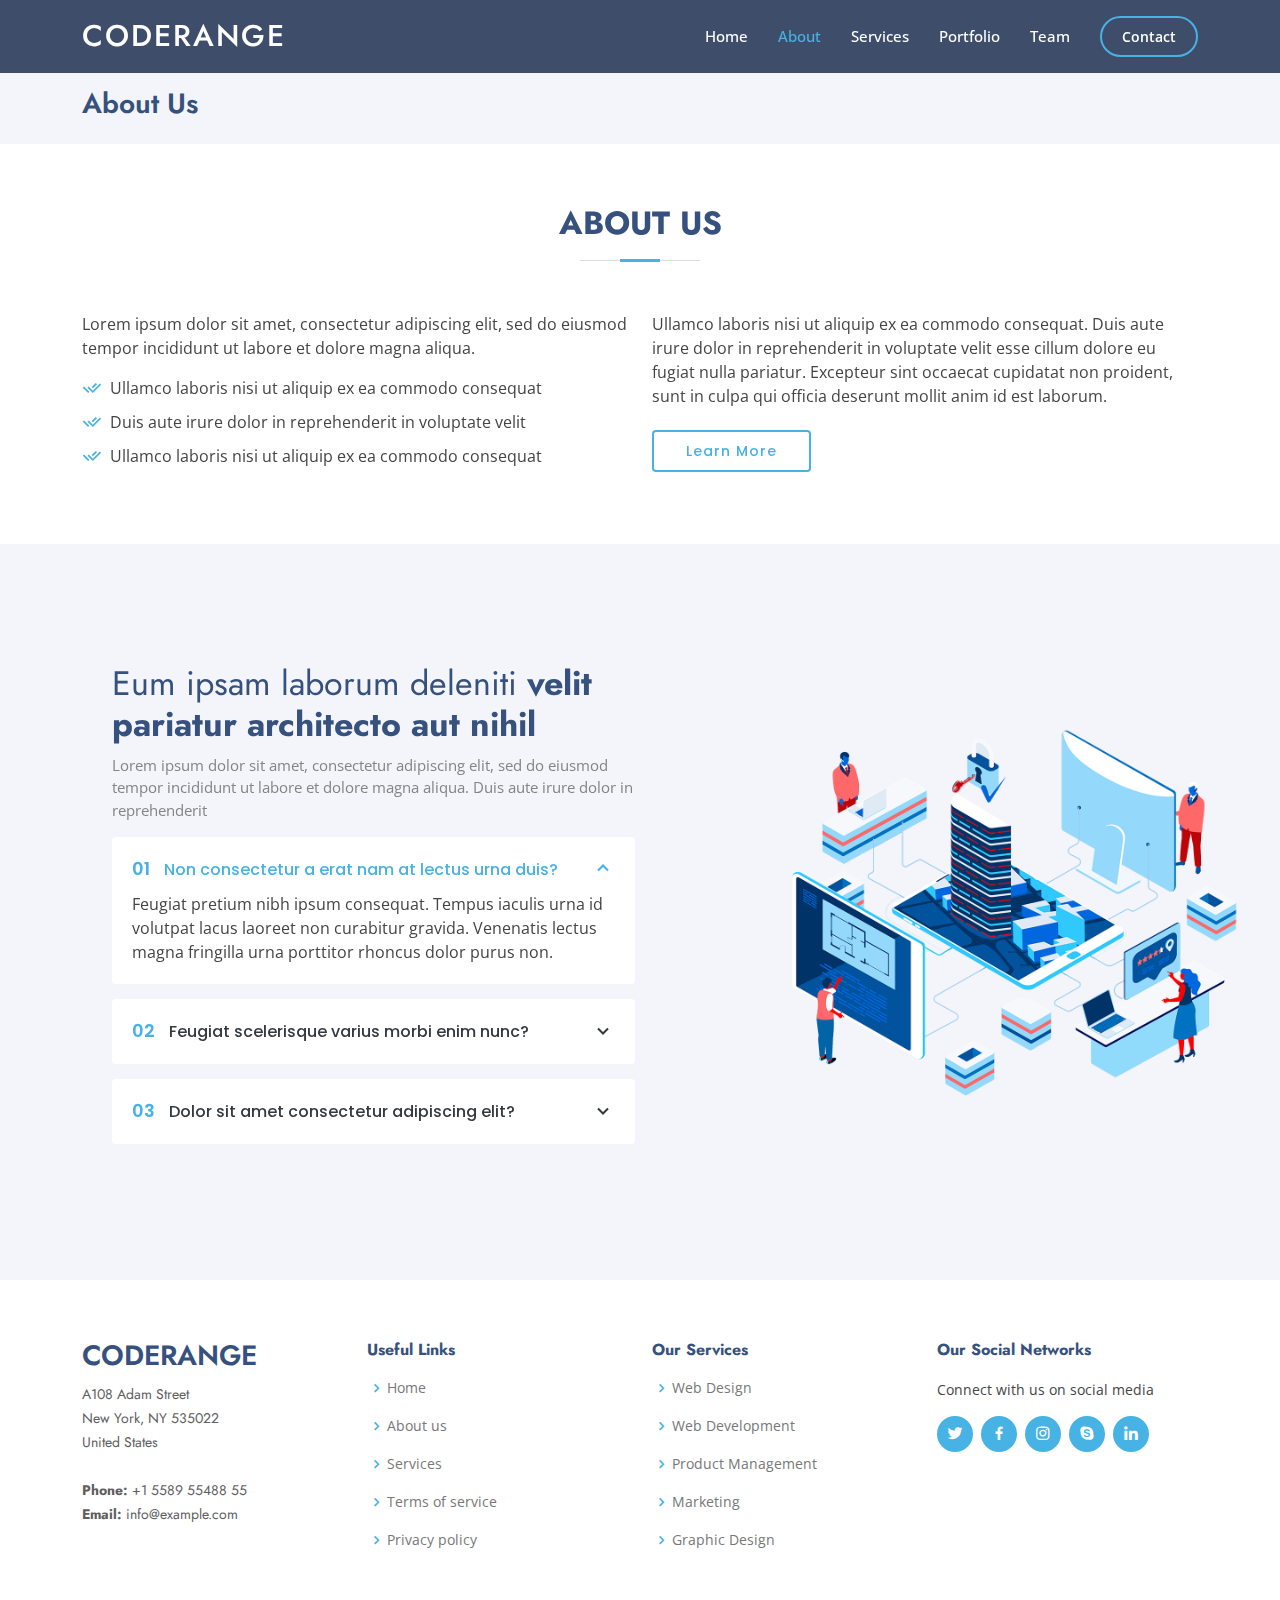
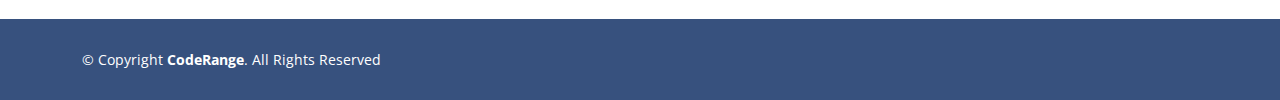
==== about.html @ 818bd520 "Added some changes" ====
<!DOCTYPE html>
<html lang="en">

<head>
  <meta charset="utf-8">
  <meta content="width=device-width, initial-scale=1.0" name="viewport">

  <title>About - CodeRange</title>
  <meta content="" name="description">
  <meta content="" name="keywords">

  <!-- Favicons -->
  <link href="assets/img/favicon.png" rel="icon">
  <link href="assets/img/apple-touch-icon.png" rel="apple-touch-icon">

  <!-- Google Fonts -->
  <link href="https://fonts.googleapis.com/css?family=Open+Sans:300,300i,400,400i,600,600i,700,700i|Jost:300,300i,400,400i,500,500i,600,600i,700,700i|Poppins:300,300i,400,400i,500,500i,600,600i,700,700i" rel="stylesheet">

  <!-- Vendor CSS Files -->
  <link href="assets/vendor/aos/aos.css" rel="stylesheet">
  <link href="assets/vendor/bootstrap/css/bootstrap.min.css" rel="stylesheet">
  <link href="assets/vendor/bootstrap-icons/bootstrap-icons.css" rel="stylesheet">
  <link href="assets/vendor/boxicons/css/boxicons.min.css" rel="stylesheet">
  <link href="assets/vendor/glightbox/css/glightbox.min.css" rel="stylesheet">
  <link href="assets/vendor/remixicon/remixicon.css" rel="stylesheet">
  <link href="assets/vendor/swiper/swiper-bundle.min.css" rel="stylesheet">

  <!-- Template Main CSS File -->
  <link href="assets/css/style.css" rel="stylesheet">
</head>

<body>

  <!-- ======= Header ======= -->
  <header id="header" class="fixed-top header-inner-pages">
    <div class="container d-flex align-items-center">

      <h1 class="logo me-auto"><a href="index.html">CodeRange</a></h1>

      <nav id="navbar" class="navbar">
        <ul>
          <li><a class="nav-link" href="index.html">Home</a></li>
          <li><a class="nav-link active" href="about.html">About</a></li>
          <li><a class="nav-link" href="services.html">Services</a></li>
          <li><a class="nav-link" href="portfolio.html">Portfolio</a></li>
          <li><a class="nav-link" href="team.html">Team</a></li>
          <li><a class="getstarted" href="contact.html">Contact</a></li>
        </ul>
        <i class="bi bi-list mobile-nav-toggle"></i>
      </nav><!-- .navbar -->

    </div>
  </header><!-- End Header -->

  <main id="main">
    <!-- ======= Breadcrumbs ======= -->
    <section id="breadcrumbs" class="breadcrumbs">
      <div class="container">
        <h2>About Us</h2>
      </div>
    </section><!-- End Breadcrumbs -->

    <!-- ======= About Us Section ======= -->
    <section id="about" class="about">
      <div class="container" data-aos="fade-up">

        <div class="section-title">
          <h2>About Us</h2>
        </div>

        <div class="row content">
          <div class="col-lg-6">
            <p>
              Lorem ipsum dolor sit amet, consectetur adipiscing elit, sed do eiusmod tempor incididunt ut labore et dolore
              magna aliqua.
            </p>
            <ul>
              <li><i class="ri-check-double-line"></i> Ullamco laboris nisi ut aliquip ex ea commodo consequat</li>
              <li><i class="ri-check-double-line"></i> Duis aute irure dolor in reprehenderit in voluptate velit</li>
              <li><i class="ri-check-double-line"></i> Ullamco laboris nisi ut aliquip ex ea commodo consequat</li>
            </ul>
          </div>
          <div class="col-lg-6 pt-4 pt-lg-0">
            <p>
              Ullamco laboris nisi ut aliquip ex ea commodo consequat. Duis aute irure dolor in reprehenderit in voluptate
              velit esse cillum dolore eu fugiat nulla pariatur. Excepteur sint occaecat cupidatat non proident, sunt in
              culpa qui officia deserunt mollit anim id est laborum.
            </p>
            <a href="#" class="btn-learn-more">Learn More</a>
          </div>
        </div>

      </div>
    </section><!-- End About Us Section -->

    <!-- ======= Why Us Section ======= -->
    <section id="why-us" class="why-us section-bg">
      <div class="container-fluid" data-aos="fade-up">
        <div class="row">
          <div class="col-lg-7 d-flex flex-column justify-content-center align-items-stretch order-2 order-lg-1">
            <div class="content">
              <h3>Eum ipsam laborum deleniti <strong>velit pariatur architecto aut nihil</strong></h3>
              <p>
                Lorem ipsum dolor sit amet, consectetur adipiscing elit, sed do eiusmod tempor incididunt ut labore et dolore magna aliqua. Duis aute irure dolor in reprehenderit
              </p>
            </div>
            <div class="accordion-list">
              <ul>
                <li>
                  <a data-bs-toggle="collapse" class="collapse" data-bs-target="#accordion-list-1"><span>01</span> Non consectetur a erat nam at lectus urna duis? <i class="bx bx-chevron-down icon-show"></i><i class="bx bx-chevron-up icon-close"></i></a>
                  <div id="accordion-list-1" class="collapse show" data-bs-parent=".accordion-list">
                    <p>
                      Feugiat pretium nibh ipsum consequat. Tempus iaculis urna id volutpat lacus laoreet non curabitur gravida. Venenatis lectus magna fringilla urna porttitor rhoncus dolor purus non.
                    </p>
                  </div>
                </li>
                <li>
                  <a data-bs-toggle="collapse" data-bs-target="#accordion-list-2" class="collapsed"><span>02</span> Feugiat scelerisque varius morbi enim nunc? <i class="bx bx-chevron-down icon-show"></i><i class="bx bx-chevron-up icon-close"></i></a>
                  <div id="accordion-list-2" class="collapse" data-bs-parent=".accordion-list">
                    <p>
                      Dolor sit amet consectetur adipiscing elit pellentesque habitant morbi. Id interdum velit laoreet id donec ultrices. Fringilla phasellus faucibus scelerisque eleifend donec pretium. Est pellentesque elit ullamcorper dignissim. Mauris ultrices eros in cursus turpis massa tincidunt dui.
                    </p>
                  </div>
                </li>
                <li>
                  <a data-bs-toggle="collapse" data-bs-target="#accordion-list-3" class="collapsed"><span>03</span> Dolor sit amet consectetur adipiscing elit? <i class="bx bx-chevron-down icon-show"></i><i class="bx bx-chevron-up icon-close"></i></a>
                  <div id="accordion-list-3" class="collapse" data-bs-parent=".accordion-list">
                    <p>
                      Eleifend mi in nulla posuere sollicitudin aliquam ultrices sagittis orci. Faucibus pulvinar elementum integer enim. Sem nulla pharetra diam sit amet nisl suscipit. Rutrum tellus pellentesque eu tincidunt. Lectus urna duis convallis convallis tellus. Urna molestie at elementum eu facilisis sed odio morbi quis
                    </p>
                  </div>
                </li>
              </ul>
            </div>
          </div>
          <div class="col-lg-5 align-items-stretch order-1 order-lg-2 img" style='background-image: url("assets/img/why-us.png");' data-aos="zoom-in" data-aos-delay="150">&nbsp;</div>
        </div>
      </div>
    </section><!-- End Why Us Section -->
  </main>

  <!-- ======= Footer ======= -->
  <footer id="footer">
    <div class="footer-top">
      <div class="container">
        <div class="row">

          <div class="col-lg-3 col-md-6 footer-contact">
            <h3>CodeRange</h3>
            <p>
              A108 Adam Street <br>
              New York, NY 535022<br>
              United States <br><br>
              <strong>Phone:</strong> +1 5589 55488 55<br>
              <strong>Email:</strong> info@example.com<br>
            </p>
          </div>

          <div class="col-lg-3 col-md-6 footer-links">
            <h4>Useful Links</h4>
            <ul>
              <li><i class="bx bx-chevron-right"></i> <a href="index.html">Home</a></li>
              <li><i class="bx bx-chevron-right"></i> <a href="about.html">About us</a></li>
              <li><i class="bx bx-chevron-right"></i> <a href="services.html">Services</a></li>
              <li><i class="bx bx-chevron-right"></i> <a href="#">Terms of service</a></li>
              <li><i class="bx bx-chevron-right"></i> <a href="#">Privacy policy</a></li>
            </ul>
          </div>

          <div class="col-lg-3 col-md-6 footer-links">
            <h4>Our Services</h4>
            <ul>
              <li><i class="bx bx-chevron-right"></i> <a href="#">Web Design</a></li>
              <li><i class="bx bx-chevron-right"></i> <a href="#">Web Development</a></li>
              <li><i class="bx bx-chevron-right"></i> <a href="#">Product Management</a></li>
              <li><i class="bx bx-chevron-right"></i> <a href="#">Marketing</a></li>
              <li><i class="bx bx-chevron-right"></i> <a href="#">Graphic Design</a></li>
            </ul>
          </div>

          <div class="col-lg-3 col-md-6 footer-links">
            <h4>Our Social Networks</h4>
            <p>Connect with us on social media</p>
            <div class="social-links mt-3">
              <a href="#" class="twitter"><i class="bx bxl-twitter"></i></a>
              <a href="#" class="facebook"><i class="bx bxl-facebook"></i></a>
              <a href="#" class="instagram"><i class="bx bxl-instagram"></i></a>
              <a href="#" class="google-plus"><i class="bx bxl-skype"></i></a>
              <a href="#" class="linkedin"><i class="bx bxl-linkedin"></i></a>
            </div>
          </div>

        </div>
      </div>
    </div>

    <div class="container footer-bottom clearfix">
      <div class="copyright">
        &copy; Copyright <strong><span>CodeRange</span></strong>. All Rights Reserved
      </div>
    </div>
  </footer><!-- End Footer -->

  <div id="preloader"></div>
  <a href="#" class="back-to-top d-flex align-items-center justify-content-center"><i class="bi bi-arrow-up-short"></i></a>

  <!-- Vendor JS Files -->
  <script src="assets/vendor/aos/aos.js"></script>
  <script src="assets/vendor/bootstrap/js/bootstrap.bundle.min.js"></script>
  <script src="assets/vendor/glightbox/js/glightbox.min.js"></script>
  <script src="assets/vendor/isotope-layout/isotope.pkgd.min.js"></script>
  <script src="assets/vendor/swiper/swiper-bundle.min.js"></script>
  <script src="assets/vendor/waypoints/noframework.waypoints.js"></script>
  <script src="assets/vendor/php-email-form/validate.js"></script>

  <!-- Template Main JS File -->
  <script src="assets/js/main.js"></script>

</body>

</html>
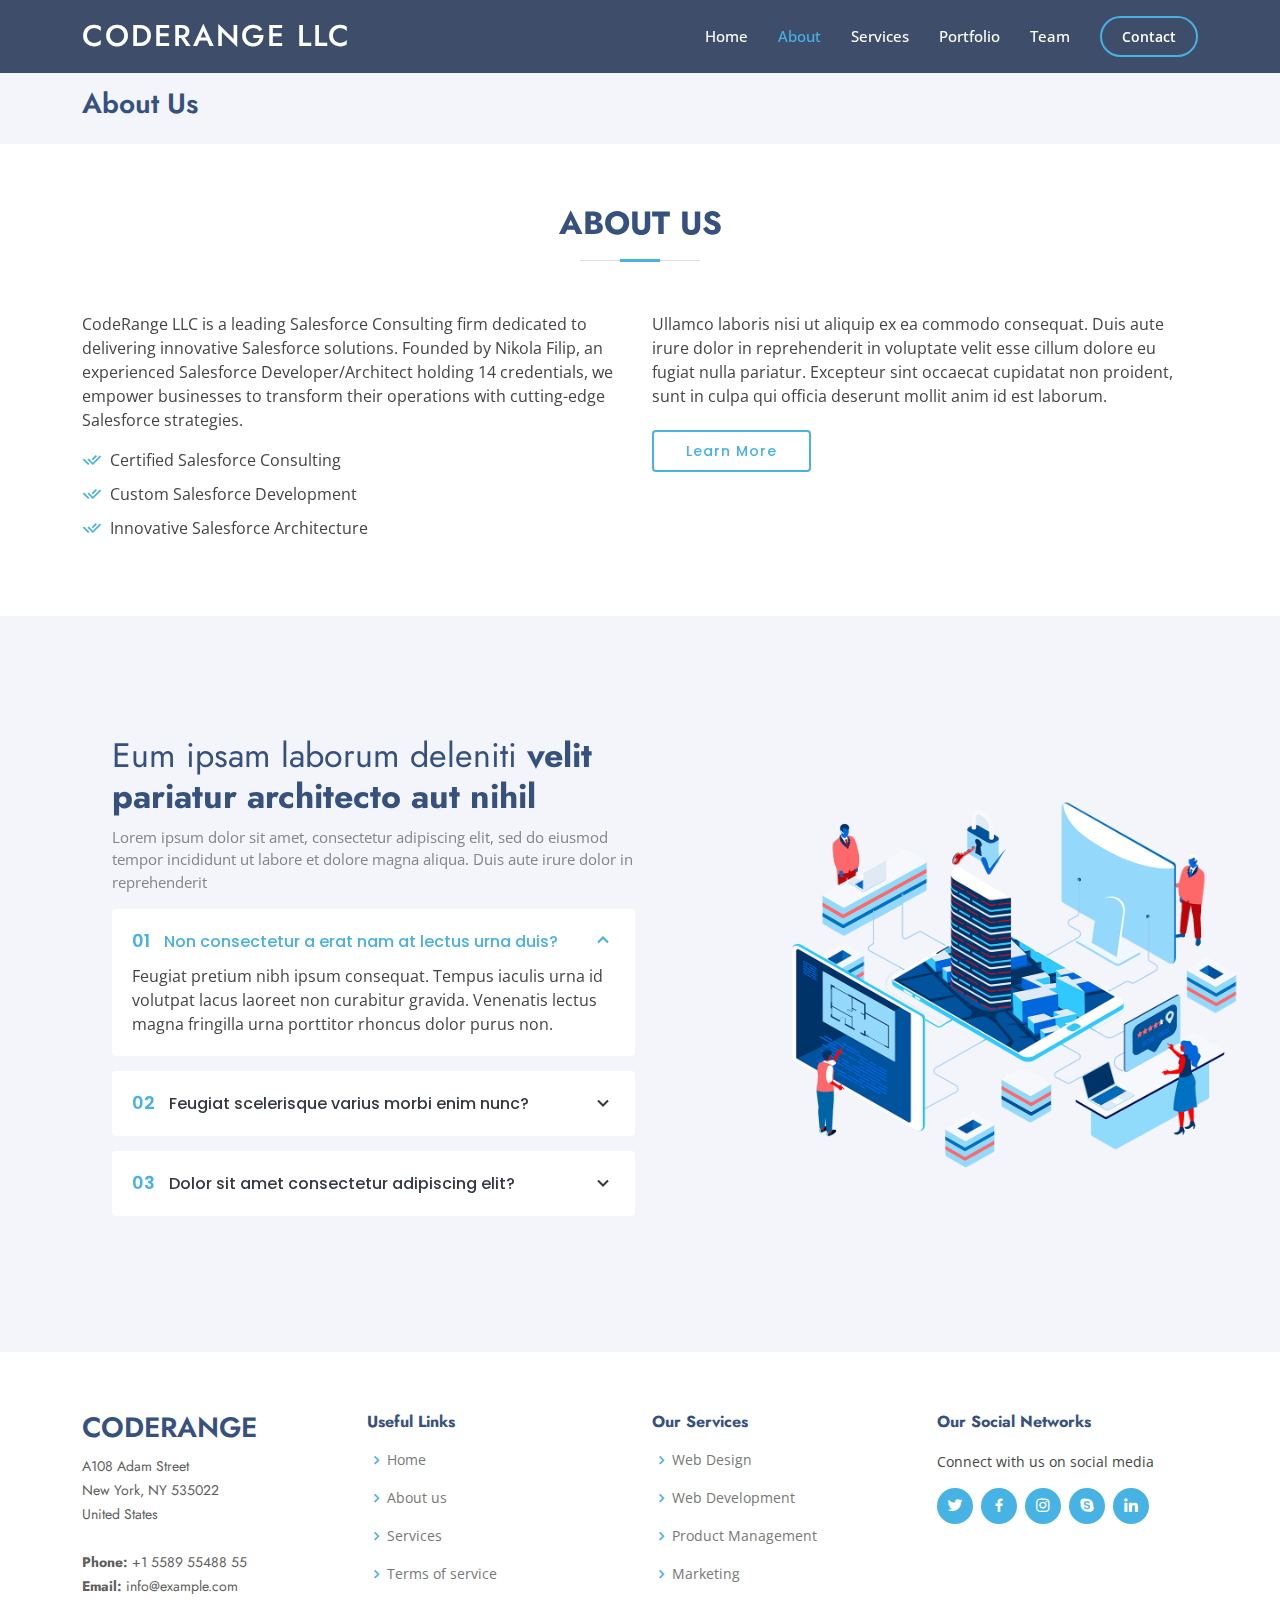
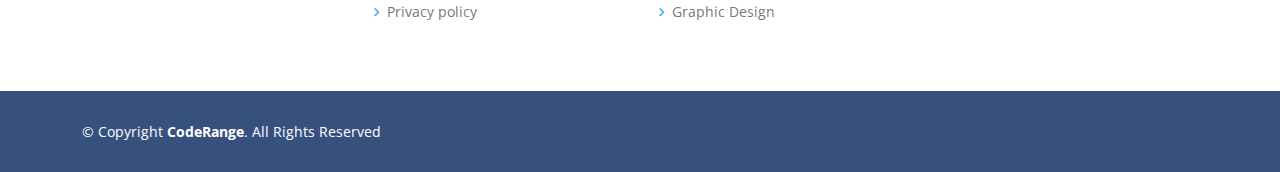
==== commit a26b3e42: "Some redesigns" ====
--- a/about.html
+++ b/about.html
@@ -5,7 +5,7 @@
   <meta charset="utf-8">
   <meta content="width=device-width, initial-scale=1.0" name="viewport">
 
-  <title>About - CodeRange</title>
+  <title>About - CodeRange LLC</title>
   <meta content="" name="description">
   <meta content="" name="keywords">
 
@@ -35,7 +35,7 @@
   <header id="header" class="fixed-top header-inner-pages">
     <div class="container d-flex align-items-center">
 
-      <h1 class="logo me-auto"><a href="index.html">CodeRange</a></h1>
+      <h1 class="logo me-auto"><a href="index.html">CodeRange LLC</a></h1>
 
       <nav id="navbar" class="navbar">
         <ul>
@@ -71,13 +71,12 @@
         <div class="row content">
           <div class="col-lg-6">
             <p>
-              Lorem ipsum dolor sit amet, consectetur adipiscing elit, sed do eiusmod tempor incididunt ut labore et dolore
-              magna aliqua.
+              CodeRange LLC is a leading Salesforce Consulting firm dedicated to delivering innovative Salesforce solutions. Founded by Nikola Filip, an experienced Salesforce Developer/Architect holding 14 credentials, we empower businesses to transform their operations with cutting-edge Salesforce strategies.
             </p>
             <ul>
-              <li><i class="ri-check-double-line"></i> Ullamco laboris nisi ut aliquip ex ea commodo consequat</li>
-              <li><i class="ri-check-double-line"></i> Duis aute irure dolor in reprehenderit in voluptate velit</li>
-              <li><i class="ri-check-double-line"></i> Ullamco laboris nisi ut aliquip ex ea commodo consequat</li>
+              <li><i class="ri-check-double-line"></i> Certified Salesforce Consulting</li>
+              <li><i class="ri-check-double-line"></i> Custom Salesforce Development</li>
+              <li><i class="ri-check-double-line"></i> Innovative Salesforce Architecture</li>
             </ul>
           </div>
           <div class="col-lg-6 pt-4 pt-lg-0">
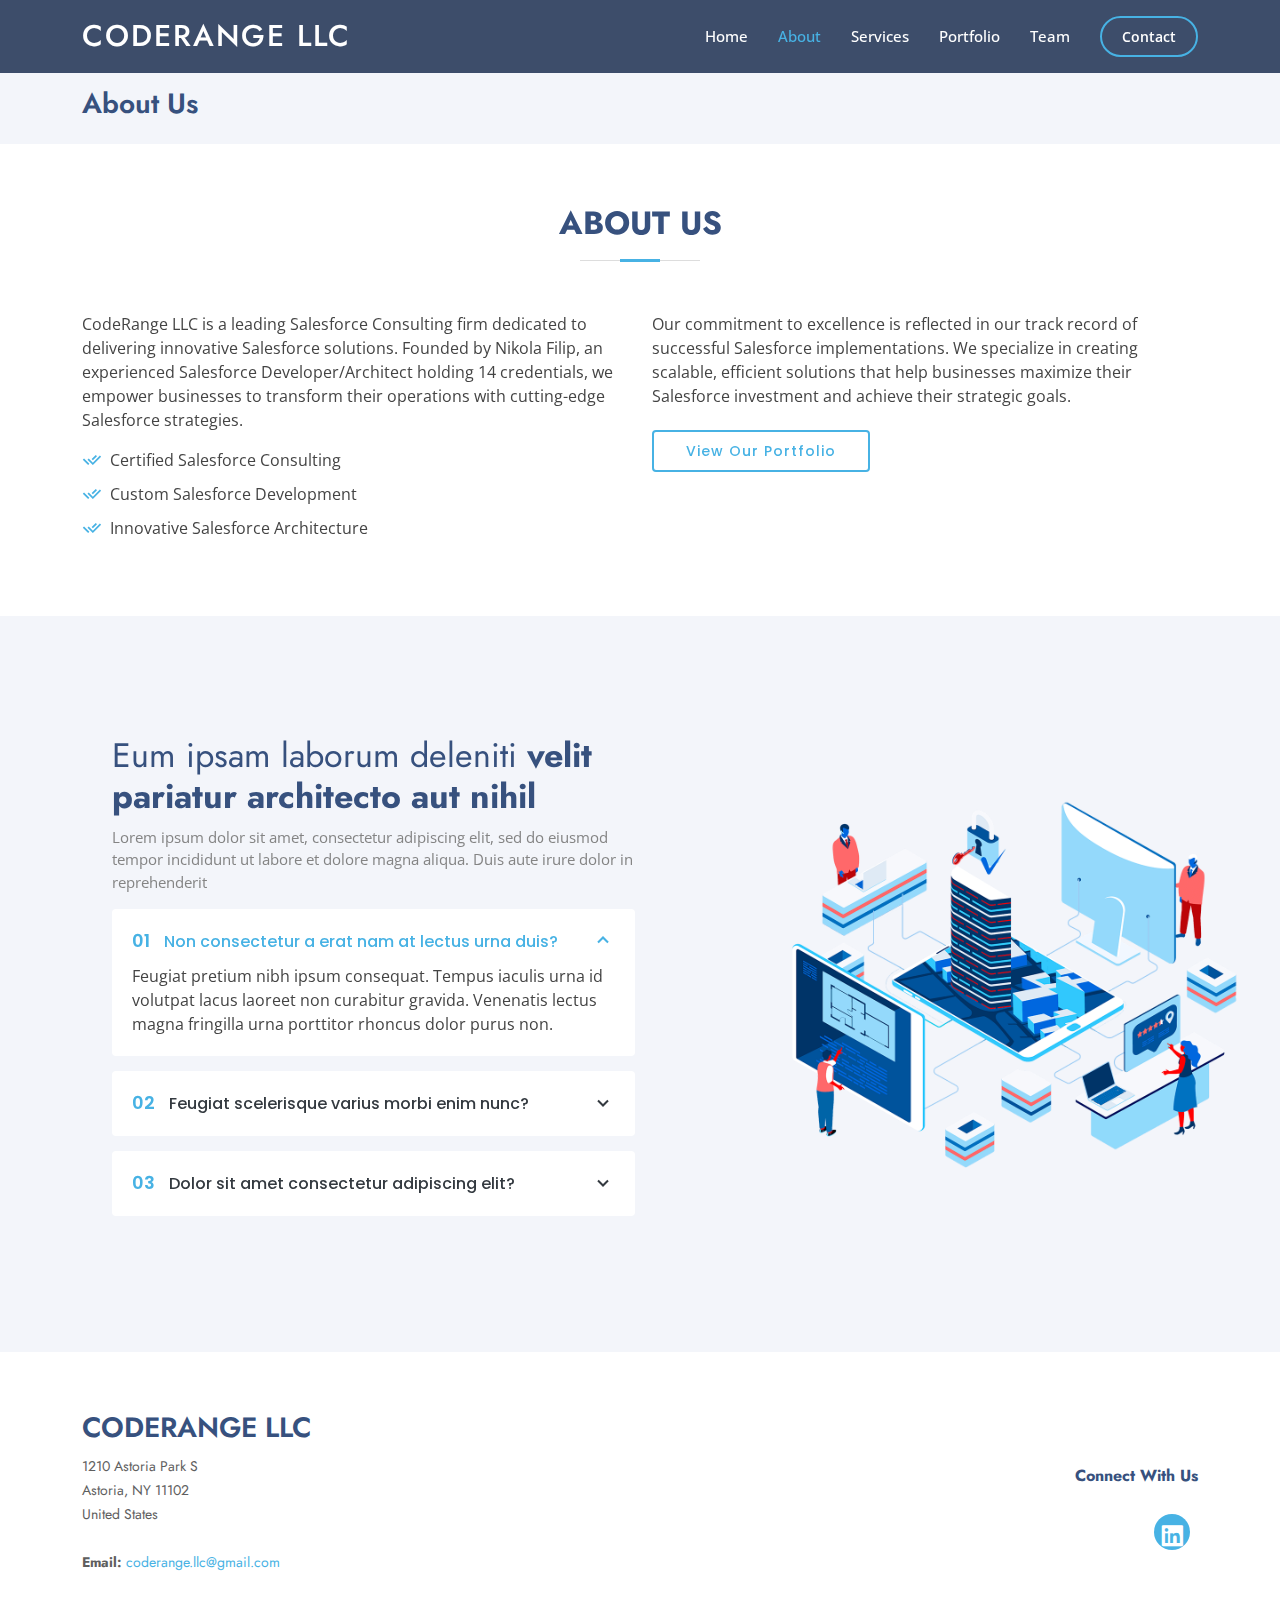
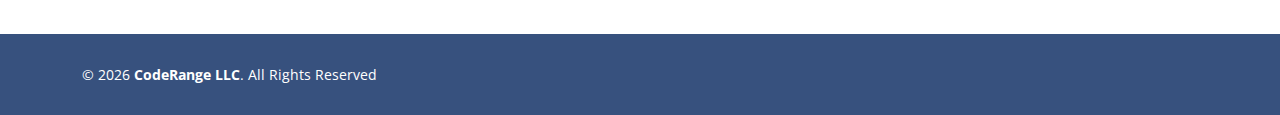
==== commit 58bfb5a3: "Additional changes" ====
--- a/about.html
+++ b/about.html
@@ -81,11 +81,9 @@
           </div>
           <div class="col-lg-6 pt-4 pt-lg-0">
             <p>
-              Ullamco laboris nisi ut aliquip ex ea commodo consequat. Duis aute irure dolor in reprehenderit in voluptate
-              velit esse cillum dolore eu fugiat nulla pariatur. Excepteur sint occaecat cupidatat non proident, sunt in
-              culpa qui officia deserunt mollit anim id est laborum.
+              Our commitment to excellence is reflected in our track record of successful Salesforce implementations. We specialize in creating scalable, efficient solutions that help businesses maximize their Salesforce investment and achieve their strategic goals.
             </p>
-            <a href="#" class="btn-learn-more">Learn More</a>
+            <a href="portfolio.html" class="btn-learn-more">View Our Portfolio</a>
           </div>
         </div>
 
@@ -142,60 +140,33 @@
   <footer id="footer">
     <div class="footer-top">
       <div class="container">
-        <div class="row">
-
-          <div class="col-lg-3 col-md-6 footer-contact">
-            <h3>CodeRange</h3>
-            <p>
-              A108 Adam Street <br>
-              New York, NY 535022<br>
-              United States <br><br>
-              <strong>Phone:</strong> +1 5589 55488 55<br>
-              <strong>Email:</strong> info@example.com<br>
+        <div class="row justify-content-between align-items-center">
+          <div class="col-lg-6 footer-contact">
+            <h3>CodeRange LLC</h3>
+            <p class="mb-4">
+              1210 Astoria Park S <br>
+              Astoria, NY 11102<br>
+              United States
+            </p>
+            <p class="mb-0">
+              <strong>Email:</strong> 
+              <a href="mailto:coderange.llc@gmail.com" class="text-decoration-none">coderange.llc@gmail.com</a>
             </p>
           </div>
 
-          <div class="col-lg-3 col-md-6 footer-links">
-            <h4>Useful Links</h4>
-            <ul>
-              <li><i class="bx bx-chevron-right"></i> <a href="index.html">Home</a></li>
-              <li><i class="bx bx-chevron-right"></i> <a href="about.html">About us</a></li>
-              <li><i class="bx bx-chevron-right"></i> <a href="services.html">Services</a></li>
-              <li><i class="bx bx-chevron-right"></i> <a href="#">Terms of service</a></li>
-              <li><i class="bx bx-chevron-right"></i> <a href="#">Privacy policy</a></li>
-            </ul>
-          </div>
-
-          <div class="col-lg-3 col-md-6 footer-links">
-            <h4>Our Services</h4>
-            <ul>
-              <li><i class="bx bx-chevron-right"></i> <a href="#">Web Design</a></li>
-              <li><i class="bx bx-chevron-right"></i> <a href="#">Web Development</a></li>
-              <li><i class="bx bx-chevron-right"></i> <a href="#">Product Management</a></li>
-              <li><i class="bx bx-chevron-right"></i> <a href="#">Marketing</a></li>
-              <li><i class="bx bx-chevron-right"></i> <a href="#">Graphic Design</a></li>
-            </ul>
-          </div>
-
-          <div class="col-lg-3 col-md-6 footer-links">
-            <h4>Our Social Networks</h4>
-            <p>Connect with us on social media</p>
-            <div class="social-links mt-3">
-              <a href="#" class="twitter"><i class="bx bxl-twitter"></i></a>
-              <a href="#" class="facebook"><i class="bx bxl-facebook"></i></a>
-              <a href="#" class="instagram"><i class="bx bxl-instagram"></i></a>
-              <a href="#" class="google-plus"><i class="bx bxl-skype"></i></a>
-              <a href="#" class="linkedin"><i class="bx bxl-linkedin"></i></a>
+          <div class="col-lg-4 text-lg-end footer-social">
+            <h4 class="mb-3">Connect With Us</h4>
+            <div class="social-links d-flex justify-content-lg-end">
+              <a href="#" class="linkedin me-2"><i class="bx bxl-linkedin-square fs-3"></i></a>
             </div>
           </div>
-
         </div>
       </div>
     </div>
 
     <div class="container footer-bottom clearfix">
-      <div class="copyright">
-        &copy; Copyright <strong><span>CodeRange</span></strong>. All Rights Reserved
+      <div class="copyright text-center">
+        &copy; <script>document.write(new Date().getFullYear())</script> <strong><span>CodeRange LLC</span></strong>. All Rights Reserved
       </div>
     </div>
   </footer><!-- End Footer -->
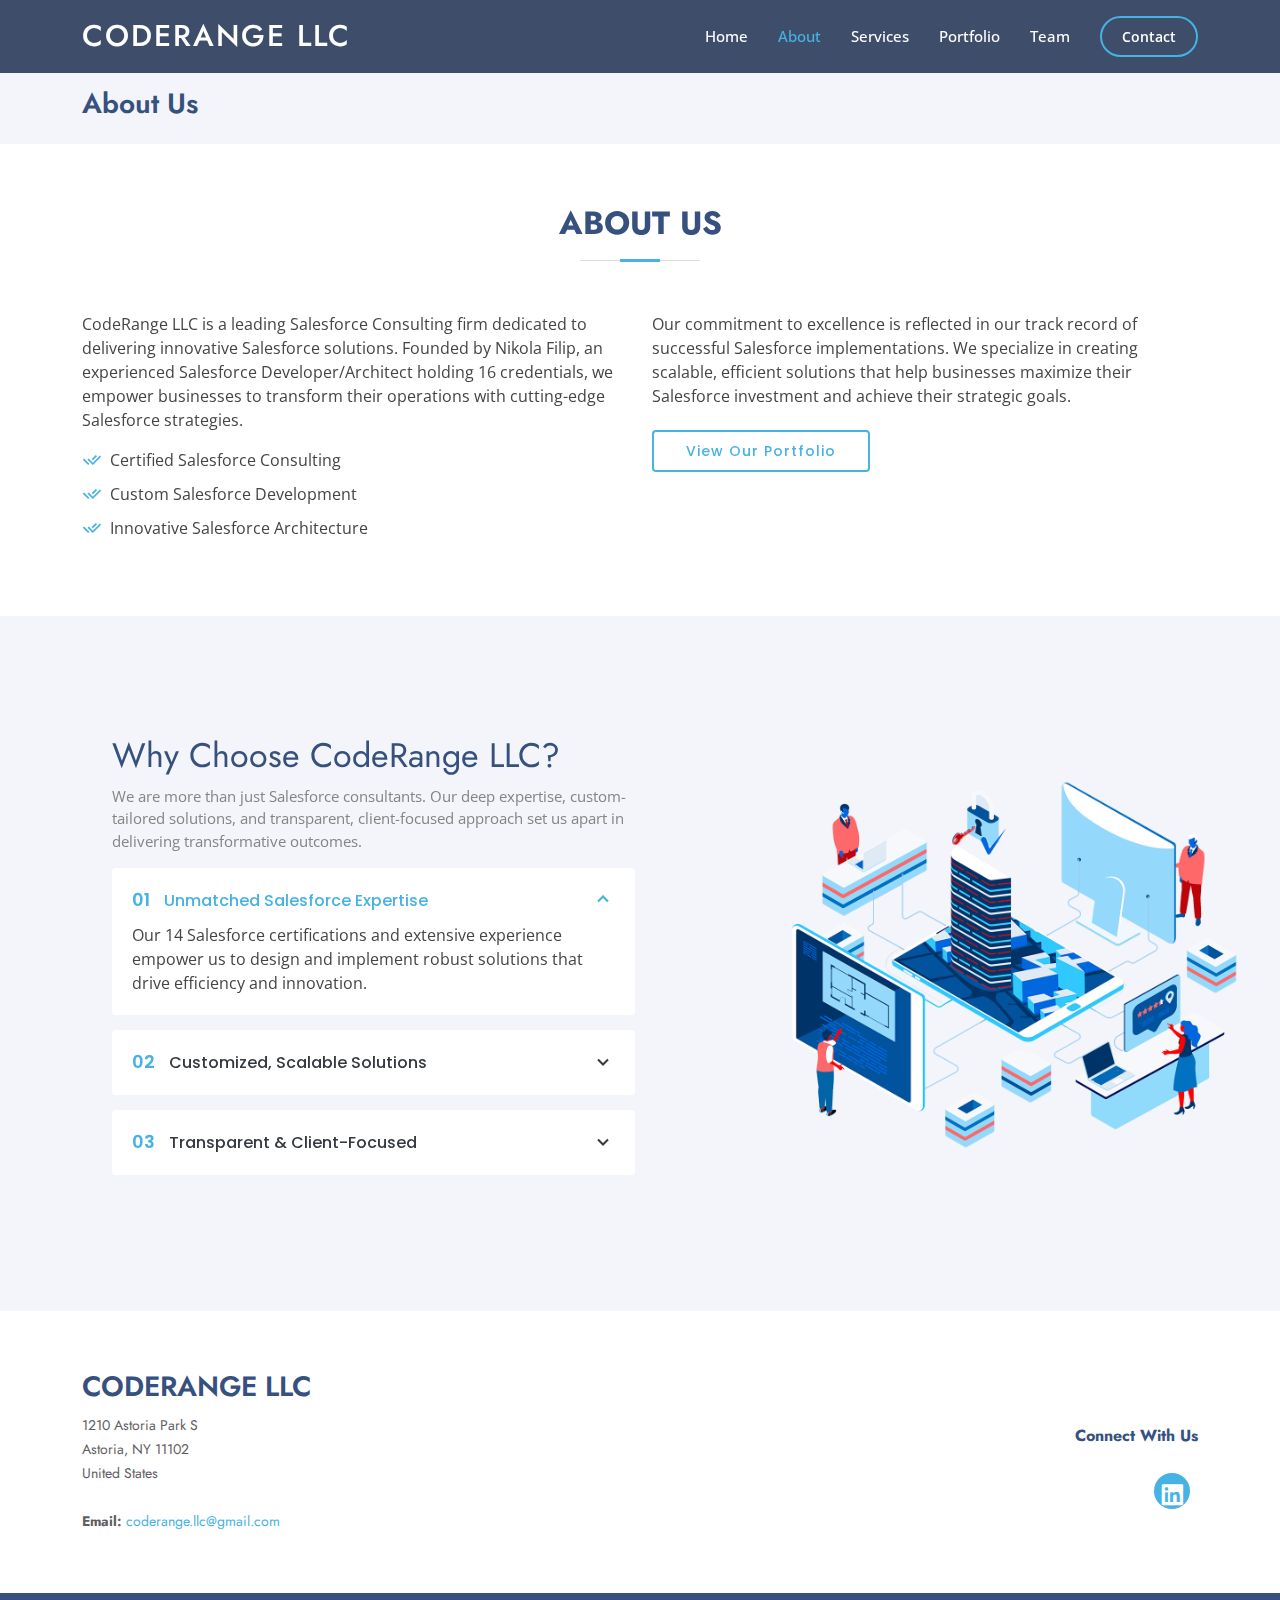
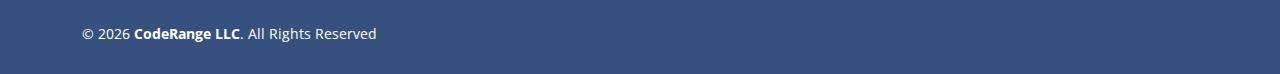
==== commit 3b616c59: "Additional changes" ====
--- a/about.html
+++ b/about.html
@@ -71,7 +71,7 @@
         <div class="row content">
           <div class="col-lg-6">
             <p>
-              CodeRange LLC is a leading Salesforce Consulting firm dedicated to delivering innovative Salesforce solutions. Founded by Nikola Filip, an experienced Salesforce Developer/Architect holding 14 credentials, we empower businesses to transform their operations with cutting-edge Salesforce strategies.
+              CodeRange LLC is a leading Salesforce Consulting firm dedicated to delivering innovative Salesforce solutions. Founded by Nikola Filip, an experienced Salesforce Developer/Architect holding 16 credentials, we empower businesses to transform their operations with cutting-edge Salesforce strategies.
             </p>
             <ul>
               <li><i class="ri-check-double-line"></i> Certified Salesforce Consulting</li>
@@ -96,35 +96,29 @@
         <div class="row">
           <div class="col-lg-7 d-flex flex-column justify-content-center align-items-stretch order-2 order-lg-1">
             <div class="content">
-              <h3>Eum ipsam laborum deleniti <strong>velit pariatur architecto aut nihil</strong></h3>
+              <h3>Why Choose CodeRange LLC?</h3>
               <p>
-                Lorem ipsum dolor sit amet, consectetur adipiscing elit, sed do eiusmod tempor incididunt ut labore et dolore magna aliqua. Duis aute irure dolor in reprehenderit
+                We are more than just Salesforce consultants. Our deep expertise, custom-tailored solutions, and transparent, client-focused approach set us apart in delivering transformative outcomes.
               </p>
             </div>
             <div class="accordion-list">
               <ul>
                 <li>
-                  <a data-bs-toggle="collapse" class="collapse" data-bs-target="#accordion-list-1"><span>01</span> Non consectetur a erat nam at lectus urna duis? <i class="bx bx-chevron-down icon-show"></i><i class="bx bx-chevron-up icon-close"></i></a>
+                  <a data-bs-toggle="collapse" class="collapse" data-bs-target="#accordion-list-1"><span>01</span> Unmatched Salesforce Expertise <i class="bx bx-chevron-down icon-show"></i><i class="bx bx-chevron-up icon-close"></i></a>
                   <div id="accordion-list-1" class="collapse show" data-bs-parent=".accordion-list">
-                    <p>
-                      Feugiat pretium nibh ipsum consequat. Tempus iaculis urna id volutpat lacus laoreet non curabitur gravida. Venenatis lectus magna fringilla urna porttitor rhoncus dolor purus non.
-                    </p>
+                    <p>Our 14 Salesforce certifications and extensive experience empower us to design and implement robust solutions that drive efficiency and innovation.</p>
                   </div>
                 </li>
                 <li>
-                  <a data-bs-toggle="collapse" data-bs-target="#accordion-list-2" class="collapsed"><span>02</span> Feugiat scelerisque varius morbi enim nunc? <i class="bx bx-chevron-down icon-show"></i><i class="bx bx-chevron-up icon-close"></i></a>
+                  <a data-bs-toggle="collapse" data-bs-target="#accordion-list-2" class="collapsed"><span>02</span> Customized, Scalable Solutions <i class="bx bx-chevron-down icon-show"></i><i class="bx bx-chevron-up icon-close"></i></a>
                   <div id="accordion-list-2" class="collapse" data-bs-parent=".accordion-list">
-                    <p>
-                      Dolor sit amet consectetur adipiscing elit pellentesque habitant morbi. Id interdum velit laoreet id donec ultrices. Fringilla phasellus faucibus scelerisque eleifend donec pretium. Est pellentesque elit ullamcorper dignissim. Mauris ultrices eros in cursus turpis massa tincidunt dui.
-                    </p>
+                    <p>We create tailored solutions that meet your unique business needs and scale with your growth, ensuring maximum ROI and performance.</p>
                   </div>
                 </li>
                 <li>
-                  <a data-bs-toggle="collapse" data-bs-target="#accordion-list-3" class="collapsed"><span>03</span> Dolor sit amet consectetur adipiscing elit? <i class="bx bx-chevron-down icon-show"></i><i class="bx bx-chevron-up icon-close"></i></a>
+                  <a data-bs-toggle="collapse" data-bs-target="#accordion-list-3" class="collapsed"><span>03</span> Transparent & Client-Focused <i class="bx bx-chevron-down icon-show"></i><i class="bx bx-chevron-up icon-close"></i></a>
                   <div id="accordion-list-3" class="collapse" data-bs-parent=".accordion-list">
-                    <p>
-                      Eleifend mi in nulla posuere sollicitudin aliquam ultrices sagittis orci. Faucibus pulvinar elementum integer enim. Sem nulla pharetra diam sit amet nisl suscipit. Rutrum tellus pellentesque eu tincidunt. Lectus urna duis convallis convallis tellus. Urna molestie at elementum eu facilisis sed odio morbi quis
-                    </p>
+                    <p>Our commitment to clear communication and measurable results ensures that your success remains our primary objective.</p>
                   </div>
                 </li>
               </ul>
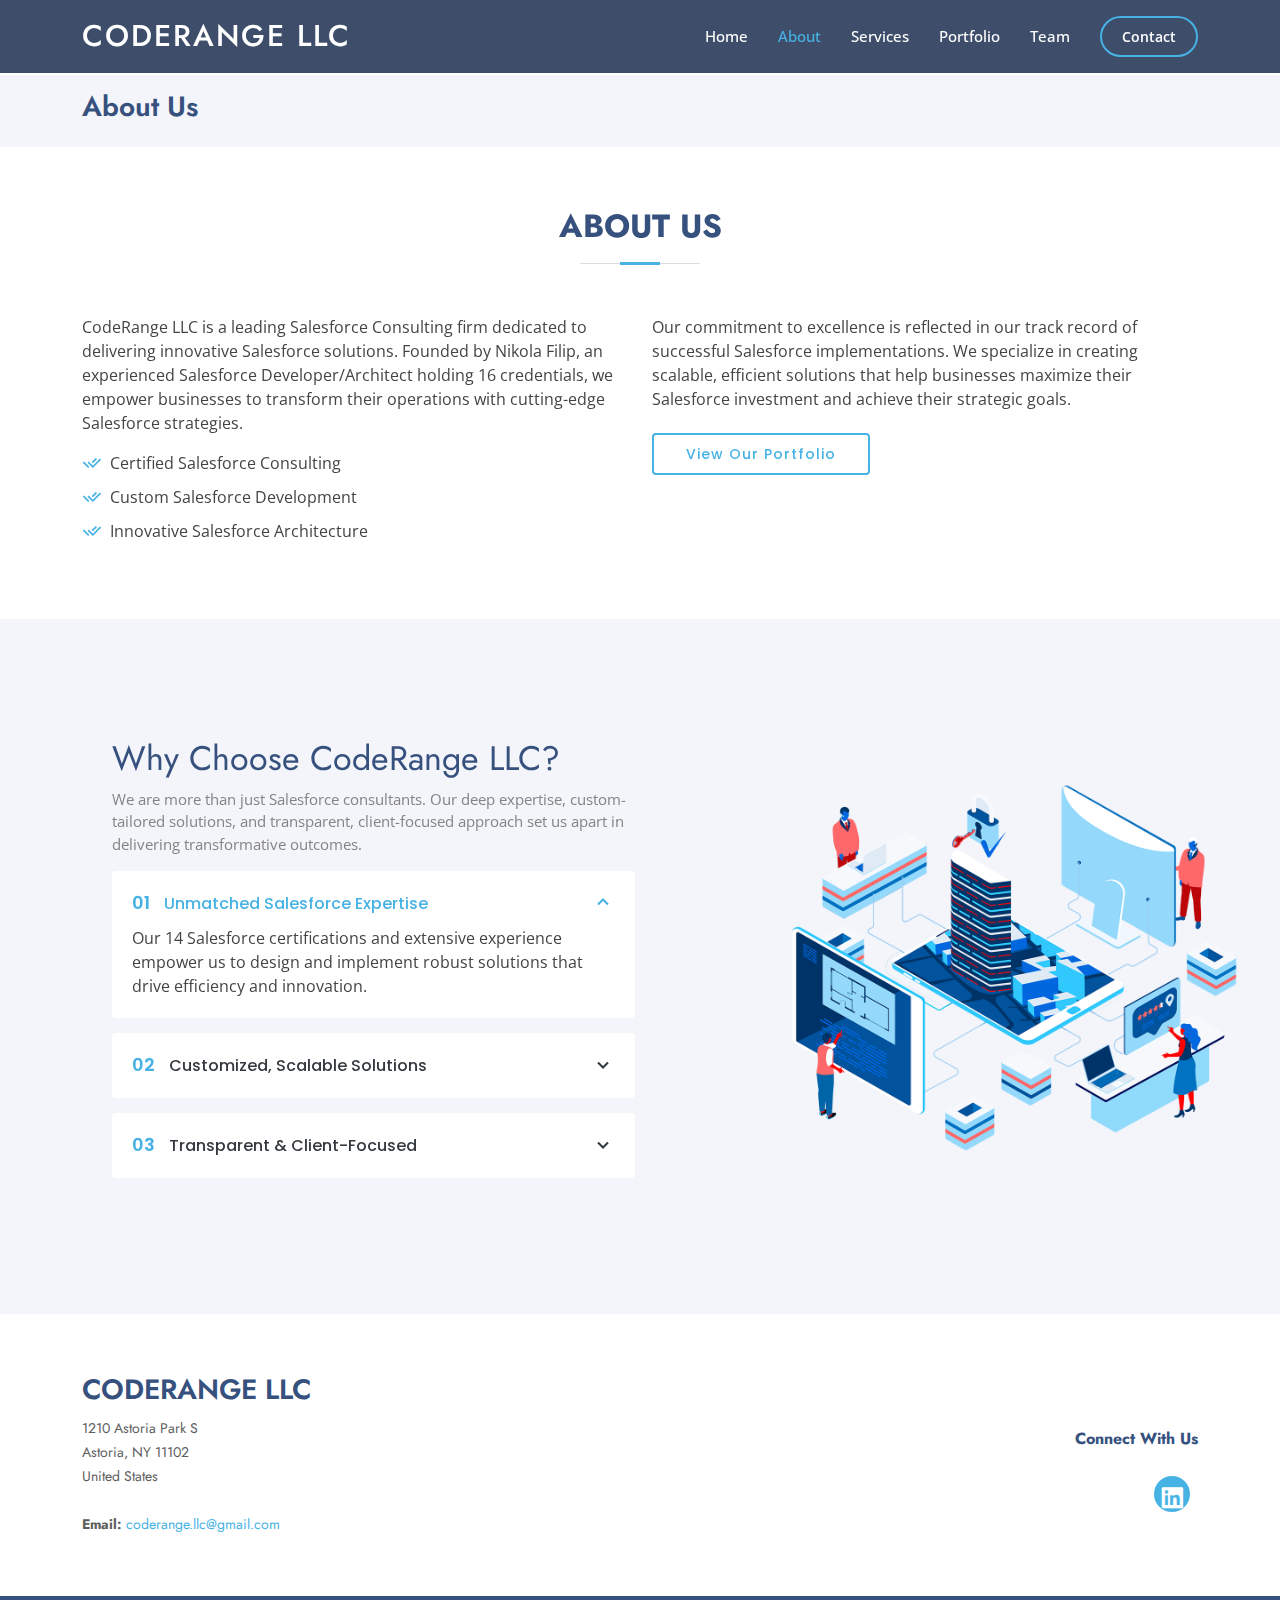
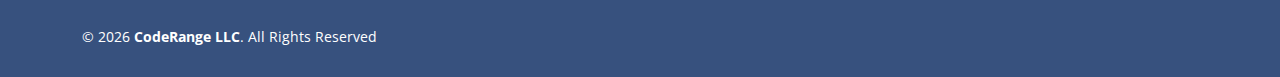
==== commit 8770260c: "responsiveness" ====
--- a/about.html
+++ b/about.html
@@ -10,7 +10,7 @@
   <meta content="" name="keywords">
 
   <!-- Favicons -->
-  <link href="assets/img/favicon.png" rel="icon">
+  <link href="assets/img/favicon.webp" rel="icon">
   <link href="assets/img/apple-touch-icon.png" rel="apple-touch-icon">
 
   <!-- Google Fonts -->
@@ -54,7 +54,7 @@
 
   <main id="main">
     <!-- ======= Breadcrumbs ======= -->
-    <section id="breadcrumbs" class="breadcrumbs">
+    <section id="breadcrumbs" class="breadcrumbs d-none d-md-block">
       <div class="container">
         <h2>About Us</h2>
       </div>
--- a/assets/css/style.css
+++ b/assets/css/style.css
@@ -111,6 +111,22 @@
   transition: all 0.5s;
   z-index: 997;
   padding: 15px 0;
+  min-height: 60px;
+}
+
+@media (max-width: 320px) {
+  #header {
+    min-height: 85px;
+  }
+  #header.header-inner-pages {
+    min-height: 85px;
+  }
+  #header .logo {
+    line-height: 1.2;
+  }
+  .section-title {
+    margin-top: 60px;
+  }
 }
 
 #header.header-scrolled,
@@ -1596,12 +1612,33 @@
   padding: 15px 0;
   background: #f3f5fa;
   min-height: 40px;
-  margin-top: 72px;
-}
-
-@media (max-width: 992px) {
+  margin-top: 75px;
+}
+
+@media (max-width: 991px) {
   .breadcrumbs {
-    margin-top: 68px;
+    margin-top: 60px;
+  }
+}
+
+@media (max-width: 767px) {
+  .section-title {
+    margin-top: 10px;
+  }
+}
+
+@media (max-width: 320px) {
+  #header {
+    min-height: 85px;
+  }
+  #header.header-inner-pages {
+    min-height: 85px;
+  }
+  #header .logo {
+    line-height: 1.2;
+  }
+  .section-title {
+    margin-top: 65px;
   }
 }
 
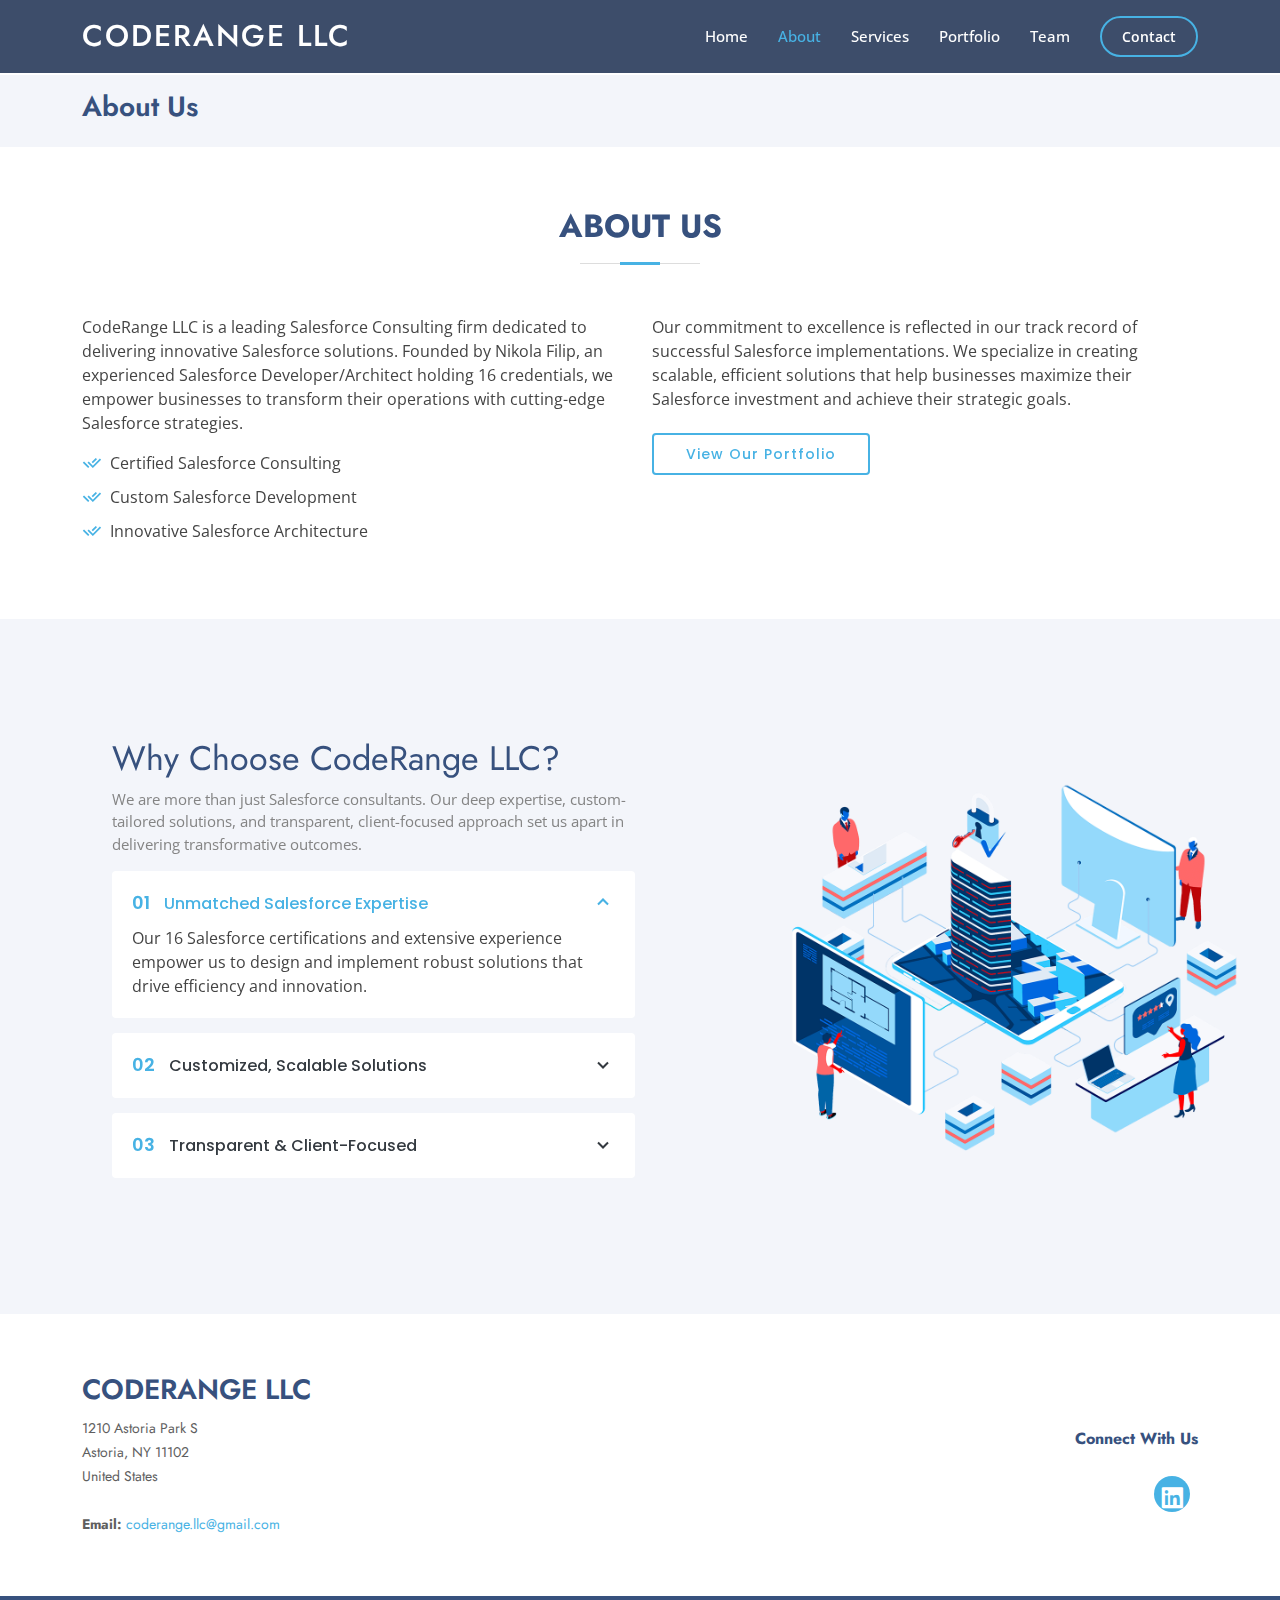
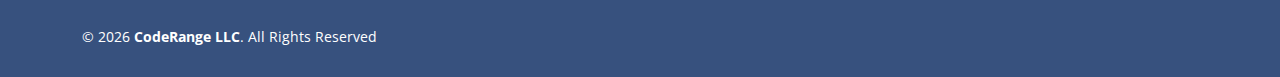
==== commit 4ca1cb45: "SEO, contact us form, CAPTCHA, cleanup" ====
--- a/about.html
+++ b/about.html
@@ -106,7 +106,7 @@
                 <li>
                   <a data-bs-toggle="collapse" class="collapse" data-bs-target="#accordion-list-1"><span>01</span> Unmatched Salesforce Expertise <i class="bx bx-chevron-down icon-show"></i><i class="bx bx-chevron-up icon-close"></i></a>
                   <div id="accordion-list-1" class="collapse show" data-bs-parent=".accordion-list">
-                    <p>Our 14 Salesforce certifications and extensive experience empower us to design and implement robust solutions that drive efficiency and innovation.</p>
+                    <p>Our 16 Salesforce certifications and extensive experience empower us to design and implement robust solutions that drive efficiency and innovation.</p>
                   </div>
                 </li>
                 <li>
--- a/assets/css/style.css
+++ b/assets/css/style.css
@@ -1491,7 +1491,7 @@
   color: #fff;
 }
 
-.contact .php-email-form {
+.contact .email-form {
   width: 100%;
   border-top: 3px solid #47b2e4;
   border-bottom: 3px solid #47b2e4;
@@ -1500,11 +1500,11 @@
   box-shadow: 0 0 24px 0 rgba(0, 0, 0, 0.12);
 }
 
-.contact .php-email-form .form-group {
+.contact .email-form .form-group {
   padding-bottom: 8px;
 }
 
-.contact .php-email-form .validate {
+.contact .email-form .validate {
   display: none;
   color: red;
   margin: 0 0 15px 0;
@@ -1512,7 +1512,7 @@
   font-size: 13px;
 }
 
-.contact .php-email-form .error-message {
+.contact .email-form .error-message {
   display: none;
   color: #fff;
   background: #ed3c0d;
@@ -1521,11 +1521,11 @@
   font-weight: 600;
 }
 
-.contact .php-email-form .error-message br+br {
+.contact .email-form .error-message br+br {
   margin-top: 25px;
 }
 
-.contact .php-email-form .sent-message {
+.contact .email-form .sent-message {
   display: none;
   color: #fff;
   background: #18d26e;
@@ -1534,14 +1534,14 @@
   font-weight: 600;
 }
 
-.contact .php-email-form .loading {
+.contact .email-form .loading {
   display: none;
   background: #fff;
   text-align: center;
   padding: 15px;
 }
 
-.contact .php-email-form .loading:before {
+.contact .email-form .loading:before {
   content: "";
   display: inline-block;
   border-radius: 50%;
@@ -1553,36 +1553,28 @@
   animation: animate-loading 1s linear infinite;
 }
 
-.contact .php-email-form .form-group {
-  margin-bottom: 20px;
-}
-
-.contact .php-email-form label {
-  padding-bottom: 8px;
-}
-
-.contact .php-email-form input,
-.contact .php-email-form textarea {
+.contact .email-form input,
+.contact .email-form textarea {
   border-radius: 0;
   box-shadow: none;
   font-size: 14px;
   border-radius: 4px;
 }
 
-.contact .php-email-form input:focus,
-.contact .php-email-form textarea:focus {
+.contact .email-form input:focus,
+.contact .email-form textarea:focus {
   border-color: #47b2e4;
 }
 
-.contact .php-email-form input {
+.contact .email-form input {
   height: 44px;
 }
 
-.contact .php-email-form textarea {
+.contact .email-form textarea {
   padding: 10px 12px;
 }
 
-.contact .php-email-form button[type=submit] {
+.contact .email-form button[type=submit] {
   background: #47b2e4;
   border: 0;
   padding: 12px 34px;
@@ -1591,7 +1583,7 @@
   border-radius: 50px;
 }
 
-.contact .php-email-form button[type=submit]:hover {
+.contact .email-form button[type=submit]:hover {
   background: #209dd8;
 }
 
